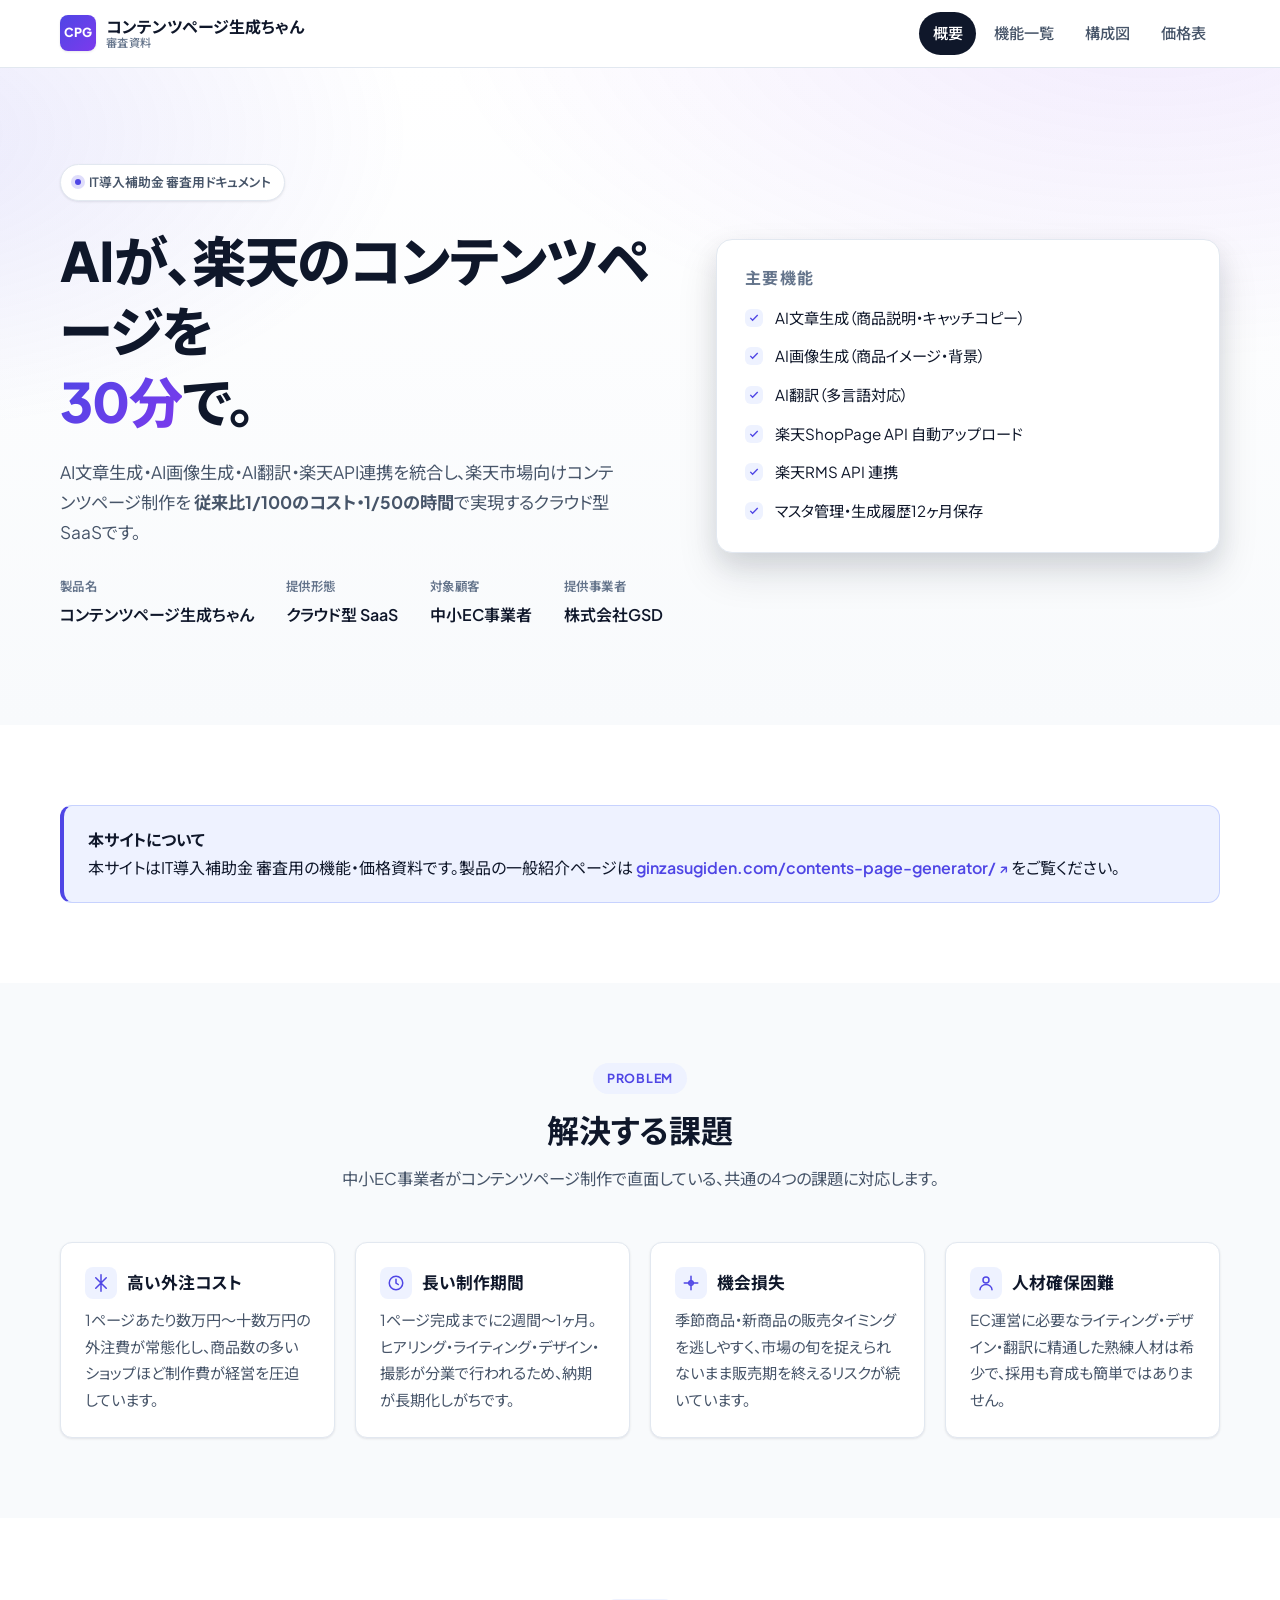
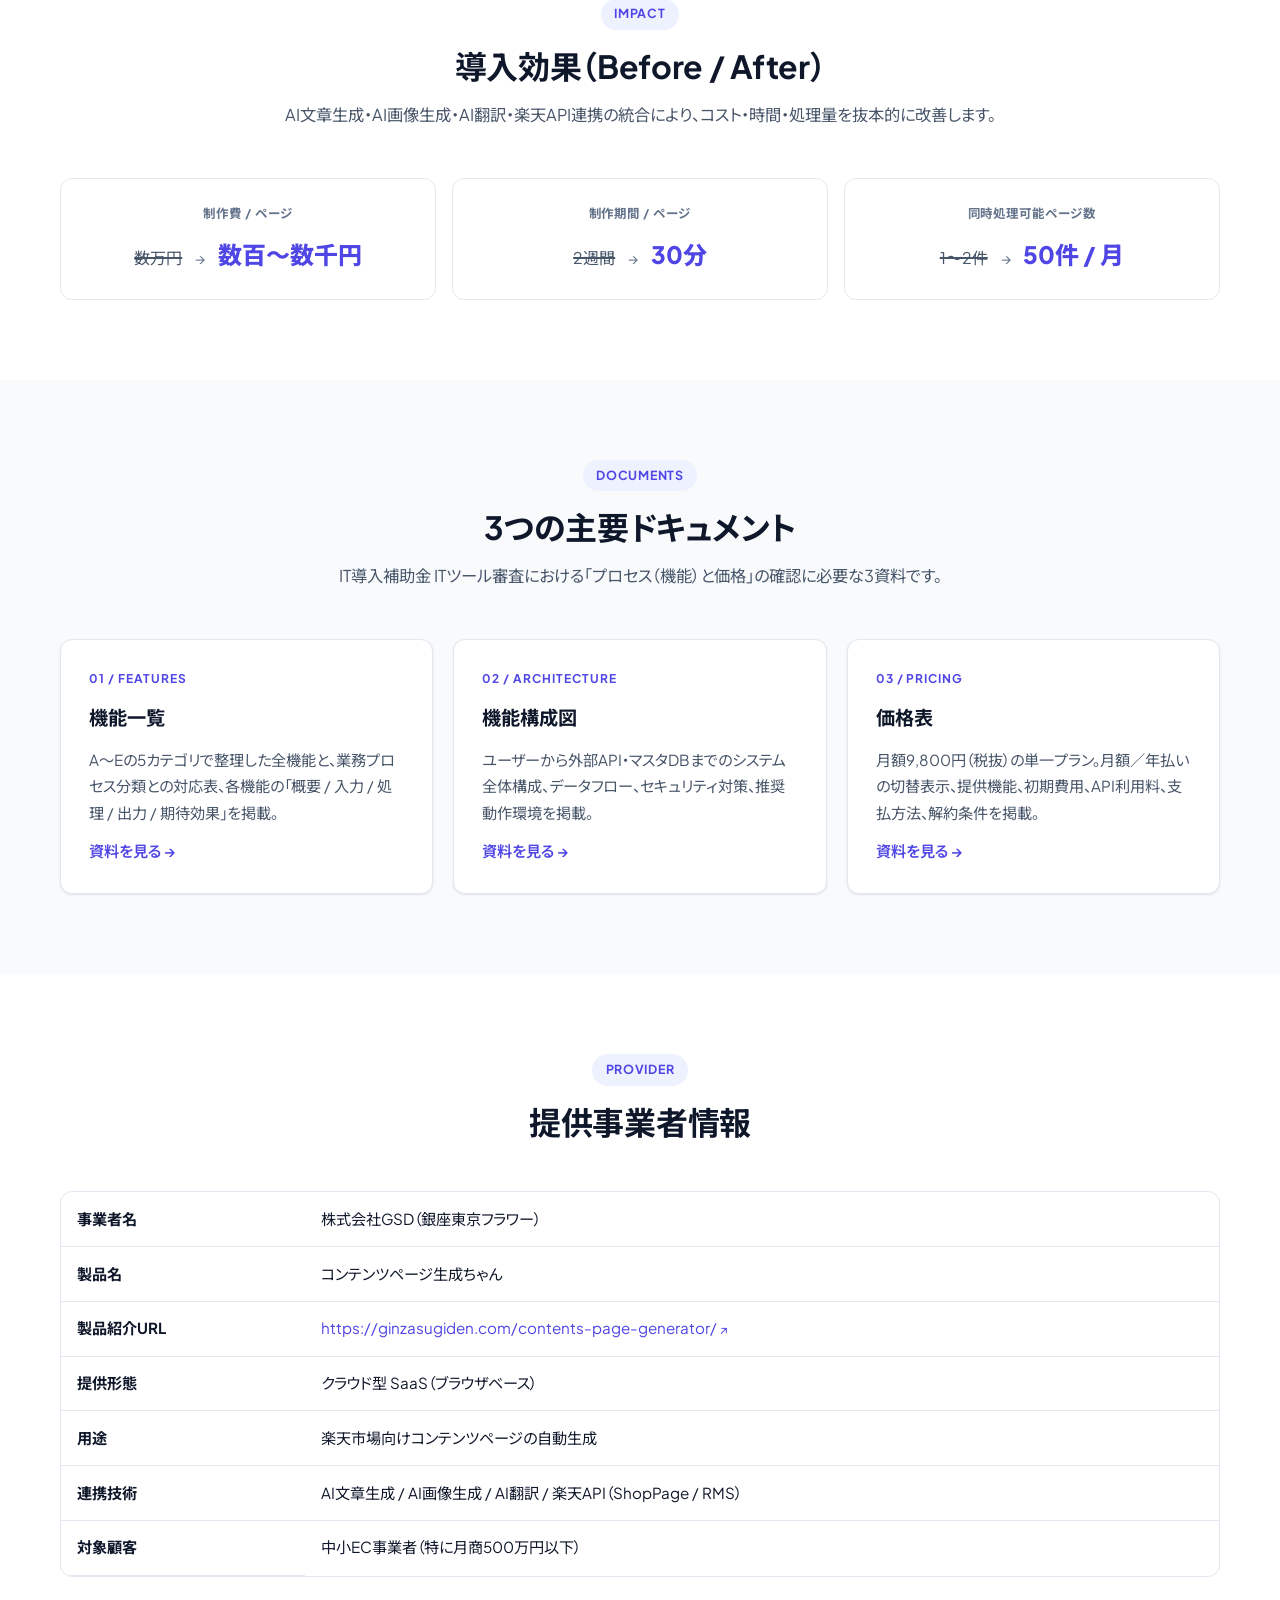
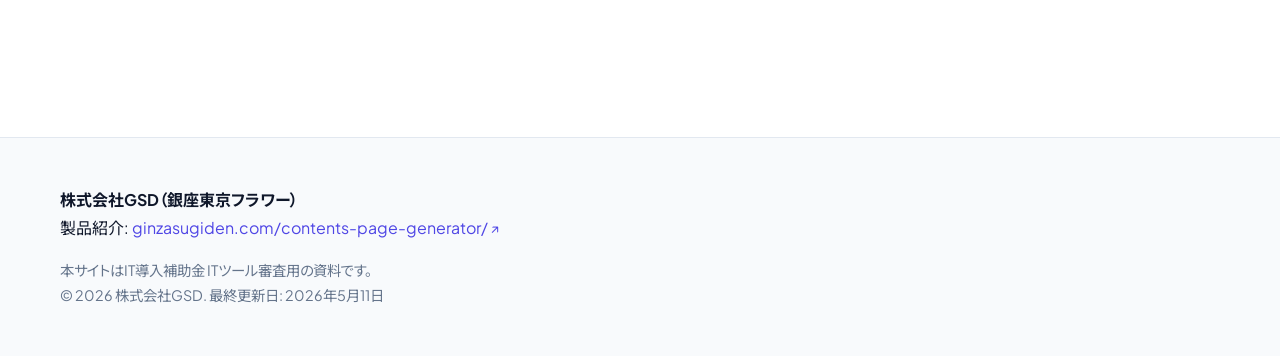
==== index.html @ 06148b29 "Initial commit: 審査用ドキュメントサイト" ====
<!DOCTYPE html>
<html lang="ja">
<head>
<meta charset="UTF-8">
<meta name="viewport" content="width=device-width, initial-scale=1.0">
<meta name="robots" content="noindex">
<meta name="description" content="コンテンツページ生成ちゃん 審査用ドキュメントサイト — 製品概要・機能一覧・機能構成図・価格表をまとめた、IT導入補助金 ITツール審査用の資料サイトです。">
<title>コンテンツページ生成ちゃん｜IT導入補助金 審査用ドキュメント</title>
<link rel="stylesheet" href="./assets/css/style.css">
</head>
<body>

<header class="site-header">
  <div class="container header-inner">
    <a href="./index.html" class="site-logo">
      <span class="logo-mark">CPG</span>
      <span class="logo-text">コンテンツページ生成ちゃん<small>審査資料</small></span>
    </a>
    <nav class="site-nav" aria-label="主要ナビゲーション">
      <a href="./index.html" aria-current="page">概要</a>
      <a href="./features.html">機能一覧</a>
      <a href="./architecture.html">構成図</a>
      <a href="./pricing.html">価格表</a>
    </nav>
  </div>
</header>

<main>

  <!-- ============== HERO ============== -->
  <section class="hero">
    <div class="container hero-inner">
      <div>
        <span class="hero-tag">IT導入補助金 審査用ドキュメント</span>
        <h1 class="hero-title">
          AIが、楽天のコンテンツページを<br>
          <span class="accent">30分</span>で。
        </h1>
        <p class="hero-lead">
          AI文章生成・AI画像生成・AI翻訳・楽天API連携を統合し、楽天市場向けコンテンツページ制作を
          <strong>従来比1/100のコスト・1/50の時間</strong>で実現するクラウド型SaaSです。
        </p>
        <dl class="hero-meta">
          <div>
            <dt>製品名</dt>
            <dd>コンテンツページ生成ちゃん</dd>
          </div>
          <div>
            <dt>提供形態</dt>
            <dd>クラウド型 SaaS</dd>
          </div>
          <div>
            <dt>対象顧客</dt>
            <dd>中小EC事業者</dd>
          </div>
          <div>
            <dt>提供事業者</dt>
            <dd>株式会社GSD</dd>
          </div>
        </dl>
      </div>

      <aside class="hero-card" aria-label="主要機能サマリ">
        <h2>主要機能</h2>
        <ul>
          <li>AI文章生成（商品説明・キャッチコピー）</li>
          <li>AI画像生成（商品イメージ・背景）</li>
          <li>AI翻訳（多言語対応）</li>
          <li>楽天ShopPage API 自動アップロード</li>
          <li>楽天RMS API 連携</li>
          <li>マスタ管理・生成履歴12ヶ月保存</li>
        </ul>
      </aside>
    </div>
  </section>

  <!-- ============== ABOUT THIS SITE ============== -->
  <section class="section">
    <div class="container">
      <div class="notice">
        <strong>本サイトについて</strong><br>
        本サイトはIT導入補助金 審査用の機能・価格資料です。製品の一般紹介ページは
        <a href="https://ginzasugiden.com/contents-page-generator/" target="_blank" rel="noopener" class="ext">ginzasugiden.com/contents-page-generator/</a>
        をご覧ください。
      </div>
    </div>
  </section>

  <!-- ============== 解決する課題 ============== -->
  <section class="section section--alt">
    <div class="container">
      <div class="section-head">
        <span class="section-eyebrow">PROBLEM</span>
        <h2 class="section-title">解決する課題</h2>
        <p class="section-lead">中小EC事業者がコンテンツページ制作で直面している、共通の4つの課題に対応します。</p>
      </div>

      <div class="card-grid">
        <div class="card fade-in">
          <h3 class="card-title">
            <span class="card-icon" aria-hidden="true">
              <svg width="18" height="18" viewBox="0 0 24 24" fill="none"><path d="M12 1v22M5 5l14 14M19 5 5 19" stroke="currentColor" stroke-width="2" stroke-linecap="round"/></svg>
            </span>
            高い外注コスト
          </h3>
          <p>1ページあたり数万円〜十数万円の外注費が常態化し、商品数の多いショップほど制作費が経営を圧迫しています。</p>
        </div>
        <div class="card fade-in">
          <h3 class="card-title">
            <span class="card-icon" aria-hidden="true">
              <svg width="18" height="18" viewBox="0 0 24 24" fill="none"><circle cx="12" cy="12" r="9" stroke="currentColor" stroke-width="2"/><path d="M12 7v5l3 2" stroke="currentColor" stroke-width="2" stroke-linecap="round"/></svg>
            </span>
            長い制作期間
          </h3>
          <p>1ページ完成までに2週間〜1ヶ月。ヒアリング・ライティング・デザイン・撮影が分業で行われるため、納期が長期化しがちです。</p>
        </div>
        <div class="card fade-in">
          <h3 class="card-title">
            <span class="card-icon" aria-hidden="true">
              <svg width="18" height="18" viewBox="0 0 24 24" fill="none"><path d="M3 12h18M12 3v18" stroke="currentColor" stroke-width="2" stroke-linecap="round"/><circle cx="12" cy="12" r="3" stroke="currentColor" stroke-width="2"/></svg>
            </span>
            機会損失
          </h3>
          <p>季節商品・新商品の販売タイミングを逃しやすく、市場の旬を捉えられないまま販売期を終えるリスクが続いています。</p>
        </div>
        <div class="card fade-in">
          <h3 class="card-title">
            <span class="card-icon" aria-hidden="true">
              <svg width="18" height="18" viewBox="0 0 24 24" fill="none"><circle cx="12" cy="8" r="4" stroke="currentColor" stroke-width="2"/><path d="M4 21c0-4 4-7 8-7s8 3 8 7" stroke="currentColor" stroke-width="2" stroke-linecap="round"/></svg>
            </span>
            人材確保困難
          </h3>
          <p>EC運営に必要なライティング・デザイン・翻訳に精通した熟練人材は希少で、採用も育成も簡単ではありません。</p>
        </div>
      </div>
    </div>
  </section>

  <!-- ============== 導入効果 ============== -->
  <section class="section">
    <div class="container">
      <div class="section-head">
        <span class="section-eyebrow">IMPACT</span>
        <h2 class="section-title">導入効果（Before / After）</h2>
        <p class="section-lead">AI文章生成・AI画像生成・AI翻訳・楽天API連携の統合により、コスト・時間・処理量を抜本的に改善します。</p>
      </div>

      <div class="compare">
        <div class="compare-item fade-in">
          <div class="compare-label">制作費 / ページ</div>
          <div class="compare-value">
            <span class="compare-before">数万円</span>
            <span class="compare-arrow">→</span>
            <span class="compare-after">数百〜数千円</span>
          </div>
        </div>
        <div class="compare-item fade-in">
          <div class="compare-label">制作期間 / ページ</div>
          <div class="compare-value">
            <span class="compare-before">2週間</span>
            <span class="compare-arrow">→</span>
            <span class="compare-after">30分</span>
          </div>
        </div>
        <div class="compare-item fade-in">
          <div class="compare-label">同時処理可能ページ数</div>
          <div class="compare-value">
            <span class="compare-before">1〜2件</span>
            <span class="compare-arrow">→</span>
            <span class="compare-after">50件 / 月</span>
          </div>
        </div>
      </div>
    </div>
  </section>

  <!-- ============== ナビゲーション（3つの主要ドキュメント） ============== -->
  <section class="section section--alt">
    <div class="container">
      <div class="section-head">
        <span class="section-eyebrow">DOCUMENTS</span>
        <h2 class="section-title">3つの主要ドキュメント</h2>
        <p class="section-lead">IT導入補助金 ITツール審査における「プロセス（機能）と価格」の確認に必要な3資料です。</p>
      </div>

      <div class="navcard-grid">
        <a href="./features.html" class="navcard fade-in">
          <span class="navcard-step">01 / FEATURES</span>
          <span class="navcard-title">機能一覧</span>
          <p class="navcard-desc">A〜Eの5カテゴリで整理した全機能と、業務プロセス分類との対応表、各機能の「概要 / 入力 / 処理 / 出力 / 期待効果」を掲載。</p>
          <span class="navcard-arrow">資料を見る →</span>
        </a>

        <a href="./architecture.html" class="navcard fade-in">
          <span class="navcard-step">02 / ARCHITECTURE</span>
          <span class="navcard-title">機能構成図</span>
          <p class="navcard-desc">ユーザーから外部API・マスタDBまでのシステム全体構成、データフロー、セキュリティ対策、推奨動作環境を掲載。</p>
          <span class="navcard-arrow">資料を見る →</span>
        </a>

        <a href="./pricing.html" class="navcard fade-in">
          <span class="navcard-step">03 / PRICING</span>
          <span class="navcard-title">価格表</span>
          <p class="navcard-desc">月額9,800円（税抜）の単一プラン。月額／年払いの切替表示、提供機能、初期費用、API利用料、支払方法、解約条件を掲載。</p>
          <span class="navcard-arrow">資料を見る →</span>
        </a>
      </div>
    </div>
  </section>

  <!-- ============== 提供事業者情報 ============== -->
  <section class="section">
    <div class="container">
      <div class="section-head">
        <span class="section-eyebrow">PROVIDER</span>
        <h2 class="section-title">提供事業者情報</h2>
      </div>

      <div class="table-wrap">
        <table class="table">
          <tbody>
            <tr>
              <th scope="row">事業者名</th>
              <td>株式会社GSD（銀座東京フラワー）</td>
            </tr>
            <tr>
              <th scope="row">製品名</th>
              <td>コンテンツページ生成ちゃん</td>
            </tr>
            <tr>
              <th scope="row">製品紹介URL</th>
              <td><a href="https://ginzasugiden.com/contents-page-generator/" target="_blank" rel="noopener" class="ext">https://ginzasugiden.com/contents-page-generator/</a></td>
            </tr>
            <tr>
              <th scope="row">提供形態</th>
              <td>クラウド型 SaaS（ブラウザベース）</td>
            </tr>
            <tr>
              <th scope="row">用途</th>
              <td>楽天市場向けコンテンツページの自動生成</td>
            </tr>
            <tr>
              <th scope="row">連携技術</th>
              <td>AI文章生成 / AI画像生成 / AI翻訳 / 楽天API（ShopPage / RMS）</td>
            </tr>
            <tr>
              <th scope="row">対象顧客</th>
              <td>中小EC事業者（特に月商500万円以下）</td>
            </tr>
          </tbody>
        </table>
      </div>
    </div>
  </section>

</main>

<footer class="site-footer">
  <div class="container">
    <p class="footer-company">
      <strong>株式会社GSD（銀座東京フラワー）</strong><br>
      製品紹介: <a href="https://ginzasugiden.com/contents-page-generator/" target="_blank" rel="noopener" class="ext">ginzasugiden.com/contents-page-generator/</a>
    </p>
    <p class="footer-meta">
      本サイトはIT導入補助金 ITツール審査用の資料です。<br>
      © 2026 株式会社GSD. 最終更新日: <time datetime="2026-05-11">2026年5月11日</time>
    </p>
  </div>
</footer>

<script src="./assets/js/main.js" defer></script>
</body>
</html>
---- assets/css/style.css ----
@import url('https://fonts.googleapis.com/css2?family=Noto+Sans+JP:wght@400;500;700&family=Plus+Jakarta+Sans:wght@400;500;600;700;800&display=swap');

:root {
  /* Primary */
  --color-primary: #0F172A;
  --color-primary-light: #1E293B;

  /* Accent */
  --color-accent: #4F46E5;
  --color-accent-hover: #4338CA;
  --color-accent-light: #EEF2FF;

  /* Semantic */
  --color-success: #10B981;
  --color-warning: #F59E0B;

  /* Neutral */
  --color-bg: #FFFFFF;
  --color-bg-subtle: #F8FAFC;
  --color-bg-muted: #F1F5F9;
  --color-border: #E2E8F0;
  --color-border-strong: #CBD5E1;
  --color-text: #0F172A;
  --color-text-muted: #475569;
  --color-text-subtle: #64748B;

  /* Highlight */
  --color-highlight-bg: linear-gradient(135deg, #4F46E5 0%, #7C3AED 100%);

  /* Shape */
  --radius-sm: 8px;
  --radius-md: 12px;
  --radius-lg: 16px;
  --shadow-sm: 0 1px 2px rgba(15, 23, 42, 0.04), 0 1px 3px rgba(15, 23, 42, 0.06);
  --shadow-md: 0 4px 6px rgba(15, 23, 42, 0.05), 0 10px 15px rgba(15, 23, 42, 0.08);
  --shadow-lg: 0 10px 25px rgba(15, 23, 42, 0.08), 0 20px 40px rgba(15, 23, 42, 0.12);
  --shadow-accent: 0 8px 20px rgba(79, 70, 229, 0.25);
}

/* Reset */
*, *::before, *::after { box-sizing: border-box; }
* { margin: 0; }
html { scroll-behavior: smooth; }
body {
  font-family: 'Plus Jakarta Sans', 'Noto Sans JP', -apple-system, BlinkMacSystemFont, sans-serif;
  font-feature-settings: "palt";
  line-height: 1.75;
  color: var(--color-text);
  background: var(--color-bg);
  -webkit-font-smoothing: antialiased;
  -moz-osx-font-smoothing: grayscale;
}
img, svg, video { display: block; max-width: 100%; }

a { color: var(--color-accent); text-decoration: none; }
a:hover { color: var(--color-accent-hover); text-decoration: underline; }

button { font: inherit; cursor: pointer; }

/* Headings */
h1, h2, h3, h4 { line-height: 1.3; color: var(--color-primary); }
h1 { font-size: clamp(2rem, 4vw, 3rem); font-weight: 800; letter-spacing: -0.02em; }
h2 { font-size: clamp(1.5rem, 3vw, 2rem); font-weight: 700; letter-spacing: -0.01em; }
h3 { font-size: 1.25rem; font-weight: 700; }
h4 { font-size: 1.05rem; font-weight: 700; }

p { color: var(--color-text-muted); }

/* Container */
.container {
  width: 100%;
  max-width: 1200px;
  margin-inline: auto;
  padding-inline: 1.25rem;
}

/* Focus ring */
:focus-visible {
  outline: 3px solid var(--color-accent);
  outline-offset: 2px;
  border-radius: 4px;
}

/* ===== Header ===== */
.site-header {
  position: sticky;
  top: 0;
  z-index: 50;
  background: rgba(255, 255, 255, 0.92);
  backdrop-filter: saturate(180%) blur(12px);
  -webkit-backdrop-filter: saturate(180%) blur(12px);
  border-bottom: 1px solid var(--color-border);
}
.header-inner {
  display: flex;
  align-items: center;
  justify-content: space-between;
  gap: 1.5rem;
  min-height: 64px;
  padding-block: 0.75rem;
}
.site-logo {
  display: inline-flex;
  align-items: center;
  gap: 0.625rem;
  color: var(--color-primary);
  font-weight: 700;
  text-decoration: none;
}
.site-logo:hover { text-decoration: none; color: var(--color-primary); }
.logo-mark {
  display: inline-flex;
  align-items: center;
  justify-content: center;
  width: 36px;
  height: 36px;
  background: var(--color-highlight-bg);
  color: #fff;
  border-radius: 8px;
  font-weight: 800;
  font-size: 0.78rem;
  letter-spacing: 0.02em;
  box-shadow: var(--shadow-sm);
}
.logo-text {
  display: inline-flex;
  flex-direction: column;
  line-height: 1.15;
}
.logo-text small {
  font-size: 0.7rem;
  font-weight: 500;
  color: var(--color-text-subtle);
  letter-spacing: 0.04em;
}

.site-nav {
  display: flex;
  align-items: center;
  gap: 0.25rem;
  flex-wrap: wrap;
}
.site-nav a {
  display: inline-block;
  padding: 0.5rem 0.85rem;
  border-radius: 999px;
  color: var(--color-text-muted);
  font-size: 0.95rem;
  font-weight: 500;
  text-decoration: none;
  transition: background 0.18s ease, color 0.18s ease;
}
.site-nav a:hover {
  background: var(--color-accent-light);
  color: var(--color-accent);
  text-decoration: none;
}
.site-nav a[aria-current="page"] {
  background: var(--color-primary);
  color: #fff;
}
.site-nav a[aria-current="page"]:hover {
  background: var(--color-primary);
  color: #fff;
}

/* ===== Footer ===== */
.site-footer {
  margin-top: 5rem;
  padding-block: 3rem;
  background: var(--color-bg-subtle);
  border-top: 1px solid var(--color-border);
}
.footer-company { color: var(--color-text); margin-bottom: 1rem; }
.footer-meta { color: var(--color-text-subtle); font-size: 0.9rem; }

/* ===== Section ===== */
.section {
  padding-block: 5rem;
}
.section--alt {
  background: var(--color-bg-subtle);
}
.section-head {
  text-align: center;
  margin-bottom: 3rem;
}
.section-eyebrow {
  display: inline-block;
  padding: 0.3rem 0.85rem;
  background: var(--color-accent-light);
  color: var(--color-accent);
  border-radius: 999px;
  font-size: 0.78rem;
  font-weight: 700;
  letter-spacing: 0.06em;
  margin-bottom: 1rem;
}
.section-title { margin-bottom: 0.85rem; }
.section-lead {
  max-width: 720px;
  margin-inline: auto;
  color: var(--color-text-muted);
  font-size: 1.02rem;
}

/* ===== Hero ===== */
.hero {
  position: relative;
  padding-block: 6rem;
  background:
    radial-gradient(1200px 600px at 90% -10%, rgba(124, 58, 237, 0.10), transparent 60%),
    radial-gradient(900px 500px at -10% 10%, rgba(79, 70, 229, 0.12), transparent 60%),
    linear-gradient(180deg, #FFFFFF 0%, #F8FAFC 100%);
  overflow: hidden;
}
.hero-inner {
  display: grid;
  gap: 2.5rem;
  align-items: center;
}
@media (min-width: 880px) {
  .hero-inner { grid-template-columns: 1.1fr 0.9fr; }
}
.hero-tag {
  display: inline-flex;
  align-items: center;
  gap: 0.5rem;
  padding: 0.4rem 0.85rem;
  background: #fff;
  border: 1px solid var(--color-border);
  border-radius: 999px;
  font-size: 0.8rem;
  font-weight: 600;
  color: var(--color-text-muted);
  margin-bottom: 1.5rem;
  box-shadow: var(--shadow-sm);
}
.hero-tag::before {
  content: "";
  width: 6px; height: 6px;
  border-radius: 50%;
  background: var(--color-accent);
  box-shadow: 0 0 0 4px rgba(79, 70, 229, 0.18);
}
.hero-title {
  font-size: clamp(2.2rem, 4.5vw, 3.4rem);
  font-weight: 800;
  letter-spacing: -0.02em;
  margin-bottom: 1.25rem;
}
.hero-title .accent {
  background: var(--color-highlight-bg);
  background-clip: text;
  -webkit-background-clip: text;
  color: transparent;
}
.hero-lead {
  font-size: 1.08rem;
  color: var(--color-text-muted);
  margin-bottom: 1.75rem;
  max-width: 560px;
}
.hero-meta {
  display: flex;
  flex-wrap: wrap;
  gap: 1.25rem 2rem;
  margin-top: 1.5rem;
}
.hero-meta dt {
  font-size: 0.78rem;
  color: var(--color-text-subtle);
  font-weight: 600;
  letter-spacing: 0.04em;
  margin-bottom: 0.2rem;
}
.hero-meta dd { font-weight: 600; color: var(--color-primary); margin: 0; }

.hero-card {
  background: #fff;
  border: 1px solid var(--color-border);
  border-radius: var(--radius-lg);
  padding: 1.75rem;
  box-shadow: var(--shadow-lg);
}
.hero-card h2 {
  font-size: 1rem;
  text-transform: uppercase;
  letter-spacing: 0.08em;
  color: var(--color-text-subtle);
  margin-bottom: 1rem;
}
.hero-card ul { list-style: none; padding: 0; display: grid; gap: 0.75rem; }
.hero-card li {
  display: flex;
  align-items: flex-start;
  gap: 0.75rem;
  color: var(--color-text);
  font-size: 0.95rem;
}
.hero-card li::before {
  content: "";
  flex: none;
  width: 18px; height: 18px;
  margin-top: 0.25rem;
  border-radius: 6px;
  background: var(--color-accent-light) url("data:image/svg+xml;utf8,<svg xmlns='http://www.w3.org/2000/svg' viewBox='0 0 16 16'><path fill='%234F46E5' d='M6.4 11.6 3.2 8.4l1.1-1.1 2.1 2.1 5.3-5.3 1.1 1.1z'/></svg>") center/14px no-repeat;
}

/* Notice */
.notice {
  background: var(--color-accent-light);
  border: 1px solid #C7D2FE;
  border-left: 4px solid var(--color-accent);
  border-radius: var(--radius-md);
  padding: 1.25rem 1.5rem;
  color: var(--color-primary);
}
.notice a { font-weight: 600; }

/* ===== Cards / Grids ===== */
.card-grid {
  display: grid;
  gap: 1.25rem;
  grid-template-columns: repeat(auto-fit, minmax(240px, 1fr));
}
.card {
  background: #fff;
  border: 1px solid var(--color-border);
  border-radius: var(--radius-md);
  padding: 1.5rem;
  box-shadow: var(--shadow-sm);
  transition: transform 0.2s ease, box-shadow 0.2s ease, border-color 0.2s ease;
}
.card:hover {
  transform: translateY(-2px);
  box-shadow: var(--shadow-md);
  border-color: var(--color-border-strong);
}
.card-title {
  display: flex;
  align-items: center;
  gap: 0.65rem;
  margin-bottom: 0.5rem;
  color: var(--color-primary);
  font-size: 1.05rem;
}
.card-icon {
  flex: none;
  width: 32px; height: 32px;
  display: inline-flex;
  align-items: center;
  justify-content: center;
  background: var(--color-accent-light);
  color: var(--color-accent);
  border-radius: 8px;
}
.card p { font-size: 0.95rem; }

/* Nav cards (linked) */
.navcard-grid {
  display: grid;
  gap: 1.25rem;
  grid-template-columns: repeat(auto-fit, minmax(280px, 1fr));
}
.navcard {
  display: flex;
  flex-direction: column;
  gap: 0.75rem;
  background: #fff;
  border: 1px solid var(--color-border);
  border-radius: var(--radius-md);
  padding: 1.75rem;
  color: var(--color-text);
  text-decoration: none;
  box-shadow: var(--shadow-sm);
  transition: transform 0.2s ease, box-shadow 0.2s ease, border-color 0.2s ease;
}
.navcard:hover {
  transform: translateY(-3px);
  box-shadow: var(--shadow-md);
  border-color: var(--color-accent);
  text-decoration: none;
  color: var(--color-text);
}
.navcard-step {
  font-size: 0.75rem;
  font-weight: 700;
  letter-spacing: 0.08em;
  color: var(--color-accent);
}
.navcard-title {
  font-size: 1.2rem;
  font-weight: 700;
  color: var(--color-primary);
}
.navcard-desc { font-size: 0.95rem; }
.navcard-arrow {
  margin-top: auto;
  display: inline-flex;
  align-items: center;
  gap: 0.4rem;
  color: var(--color-accent);
  font-weight: 600;
  font-size: 0.95rem;
}

/* Before / After */
.compare {
  display: grid;
  gap: 1rem;
  grid-template-columns: repeat(auto-fit, minmax(240px, 1fr));
}
.compare-item {
  background: #fff;
  border: 1px solid var(--color-border);
  border-radius: var(--radius-md);
  padding: 1.5rem;
  text-align: center;
}
.compare-label {
  font-size: 0.78rem;
  letter-spacing: 0.08em;
  font-weight: 700;
  color: var(--color-text-subtle);
}
.compare-value {
  margin-top: 0.5rem;
  display: flex;
  align-items: baseline;
  justify-content: center;
  gap: 0.8rem;
  flex-wrap: wrap;
}
.compare-before {
  color: var(--color-text-muted);
  text-decoration: line-through;
  text-decoration-thickness: 1.5px;
  font-size: 1rem;
}
.compare-arrow {
  color: var(--color-text-subtle);
  font-size: 0.9rem;
}
.compare-after {
  font-size: 1.5rem;
  font-weight: 800;
  color: var(--color-accent);
}

/* ===== Tables ===== */
.table-wrap { overflow-x: auto; }
.table {
  width: 100%;
  border-collapse: separate;
  border-spacing: 0;
  background: #fff;
  border: 1px solid var(--color-border);
  border-radius: var(--radius-md);
  overflow: hidden;
  font-size: 0.95rem;
}
.table th, .table td {
  padding: 0.85rem 1rem;
  text-align: left;
  border-bottom: 1px solid var(--color-border);
  vertical-align: top;
}
.table thead th {
  background: var(--color-bg-subtle);
  font-weight: 700;
  color: var(--color-primary);
  font-size: 0.88rem;
  letter-spacing: 0.02em;
}
.table tbody tr:last-child td { border-bottom: none; }
.table tbody tr:hover td { background: var(--color-bg-subtle); }
.table .col-yes { color: var(--color-success); font-weight: 700; }
.table .col-num { white-space: nowrap; font-variant-numeric: tabular-nums; }

/* Category title in features table */
.cat-title {
  margin: 2rem 0 0.75rem;
  padding-left: 0.75rem;
  border-left: 4px solid var(--color-accent);
  color: var(--color-primary);
}
.cat-title:first-of-type { margin-top: 0; }

/* Feature detail card */
.feature-detail {
  background: #fff;
  border: 1px solid var(--color-border);
  border-radius: var(--radius-md);
  padding: 1.5rem;
  margin-bottom: 1rem;
  box-shadow: var(--shadow-sm);
}
.feature-detail h4 {
  display: flex;
  align-items: center;
  gap: 0.6rem;
  margin-bottom: 1rem;
  color: var(--color-primary);
}
.feature-detail h4 .id-badge {
  display: inline-flex;
  align-items: center;
  justify-content: center;
  min-width: 38px;
  padding: 0.1rem 0.5rem;
  background: var(--color-accent-light);
  color: var(--color-accent);
  border-radius: 6px;
  font-size: 0.78rem;
  font-weight: 700;
  letter-spacing: 0.02em;
}
.feature-detail dl {
  display: grid;
  grid-template-columns: 6.5rem 1fr;
  gap: 0.55rem 1rem;
  margin: 0;
  font-size: 0.95rem;
}
.feature-detail dt {
  color: var(--color-text-subtle);
  font-weight: 600;
  font-size: 0.85rem;
}
.feature-detail dd { margin: 0; color: var(--color-text); }
@media (max-width: 600px) {
  .feature-detail dl { grid-template-columns: 1fr; gap: 0.2rem; }
  .feature-detail dd { margin-bottom: 0.5rem; }
}

/* Process mapping list */
.process-map {
  display: grid;
  gap: 0.75rem;
}
.process-row {
  display: grid;
  grid-template-columns: minmax(180px, 1fr) 2fr;
  gap: 1rem;
  align-items: center;
  background: #fff;
  border: 1px solid var(--color-border);
  border-radius: var(--radius-md);
  padding: 0.85rem 1.25rem;
}
.process-row .lbl {
  font-weight: 700;
  color: var(--color-primary);
}
.process-row .ids {
  display: flex;
  flex-wrap: wrap;
  gap: 0.4rem;
}
.process-row .ids span {
  display: inline-block;
  padding: 0.15rem 0.55rem;
  background: var(--color-accent-light);
  color: var(--color-accent);
  border-radius: 6px;
  font-size: 0.8rem;
  font-weight: 700;
}
@media (max-width: 600px) {
  .process-row { grid-template-columns: 1fr; }
}

/* ===== Architecture (SVG block) ===== */
.arch-figure {
  background: #fff;
  border: 1px solid var(--color-border);
  border-radius: var(--radius-md);
  padding: 1rem;
  box-shadow: var(--shadow-sm);
}
.arch-figure svg {
  width: 100%;
  height: auto;
}
.arch-legend {
  display: flex;
  flex-wrap: wrap;
  gap: 1rem 1.5rem;
  margin-top: 1rem;
  padding-top: 1rem;
  border-top: 1px dashed var(--color-border);
}
.arch-legend span {
  display: inline-flex;
  align-items: center;
  gap: 0.4rem;
  font-size: 0.85rem;
  color: var(--color-text-muted);
}
.arch-legend i {
  display: inline-block;
  width: 14px; height: 14px;
  border-radius: 4px;
}

.flow-list {
  list-style: none;
  padding: 0;
  display: grid;
  gap: 0.5rem;
  counter-reset: flow;
}
.flow-list li {
  display: grid;
  grid-template-columns: 2rem 1fr;
  align-items: start;
  gap: 0.5rem;
  padding: 0.75rem 1rem;
  background: #fff;
  border: 1px solid var(--color-border);
  border-radius: var(--radius-md);
}
.flow-list li::before {
  counter-increment: flow;
  content: counter(flow);
  display: inline-flex;
  align-items: center;
  justify-content: center;
  width: 1.8rem; height: 1.8rem;
  background: var(--color-accent);
  color: #fff;
  border-radius: 50%;
  font-weight: 700;
  font-size: 0.85rem;
}

/* ===== Pricing ===== */
.pricing-toggle {
  display: inline-flex;
  padding: 4px;
  background: var(--color-bg-muted);
  border-radius: 999px;
  margin: 0 auto 2rem;
  border: 1px solid var(--color-border);
}
.pricing-toggle-wrap { display: flex; justify-content: center; }
.pricing-toggle__btn {
  padding: 0.55rem 1.5rem;
  background: transparent;
  color: var(--color-text-muted);
  border: none;
  border-radius: 999px;
  font-weight: 600;
  font-size: 0.95rem;
  transition: background 0.2s ease, color 0.2s ease, box-shadow 0.2s ease;
}
.pricing-toggle__btn.is-active {
  background: #fff;
  color: var(--color-primary);
  box-shadow: var(--shadow-sm);
}
.pricing-toggle__btn:focus-visible {
  outline-offset: 4px;
}

.pricing-card {
  position: relative;
  max-width: 560px;
  margin-inline: auto;
  background: #fff;
  border: 1px solid var(--color-border);
  border-radius: var(--radius-lg);
  padding: 2.5rem 2rem;
  box-shadow: var(--shadow-lg);
  text-align: center;
  overflow: hidden;
}
.pricing-card::before {
  content: "";
  position: absolute;
  inset: 0 0 auto 0;
  height: 6px;
  background: var(--color-highlight-bg);
}
.pricing-badge {
  display: inline-block;
  padding: 0.3rem 0.85rem;
  background: var(--color-accent-light);
  color: var(--color-accent);
  border-radius: 999px;
  font-size: 0.78rem;
  font-weight: 700;
  letter-spacing: 0.06em;
  margin-bottom: 1rem;
}
.pricing-plan-name {
  font-size: 1.1rem;
  font-weight: 700;
  color: var(--color-primary);
  margin-bottom: 1.25rem;
}
.pricing-card__price {
  margin-bottom: 1.75rem;
}
.price-amount {
  font-size: clamp(2.8rem, 6vw, 3.8rem);
  font-weight: 800;
  letter-spacing: -0.03em;
  color: var(--color-primary);
  font-feature-settings: "tnum";
}
.price-prefix {
  font-size: 1.5rem;
  font-weight: 700;
  color: var(--color-primary);
  vertical-align: 0.45em;
  margin-right: 0.05em;
}
.price-unit {
  font-size: 1rem;
  font-weight: 600;
  color: var(--color-text-muted);
  margin-left: 0.25rem;
}
.price-tax-inclusive {
  margin-top: 0.5rem;
  color: var(--color-text-subtle);
  font-size: 0.9rem;
}
.price-note {
  margin-top: 0.35rem;
  color: var(--color-text-subtle);
  font-size: 0.85rem;
}
.pricing-feature-list {
  list-style: none;
  padding: 0;
  margin: 0 auto;
  max-width: 380px;
  text-align: left;
  display: grid;
  gap: 0.6rem;
}
.pricing-feature-list li {
  display: flex;
  align-items: flex-start;
  gap: 0.65rem;
  font-size: 0.95rem;
  color: var(--color-text);
}
.pricing-feature-list li::before {
  content: "";
  flex: none;
  width: 18px; height: 18px;
  margin-top: 0.3rem;
  border-radius: 50%;
  background: var(--color-accent) url("data:image/svg+xml;utf8,<svg xmlns='http://www.w3.org/2000/svg' viewBox='0 0 16 16'><path fill='white' d='M6.4 11.6 3.2 8.4l1.1-1.1 2.1 2.1 5.3-5.3 1.1 1.1z'/></svg>") center/12px no-repeat;
}
.pricing-target {
  margin-top: 1.75rem;
  padding-top: 1.25rem;
  border-top: 1px dashed var(--color-border);
  color: var(--color-text-muted);
  font-size: 0.92rem;
}

/* Info row (initial fee / API fee / payment / cancel) */
.info-grid {
  display: grid;
  gap: 1rem;
  grid-template-columns: repeat(auto-fit, minmax(240px, 1fr));
}
.info-card {
  background: #fff;
  border: 1px solid var(--color-border);
  border-radius: var(--radius-md);
  padding: 1.5rem;
}
.info-card h4 {
  display: flex;
  align-items: center;
  gap: 0.5rem;
  margin-bottom: 0.5rem;
  color: var(--color-primary);
}
.info-card p { font-size: 0.93rem; color: var(--color-text-muted); }

/* External link icon */
.ext::after {
  content: "\2197";
  display: inline-block;
  margin-left: 0.2em;
  font-size: 0.85em;
  vertical-align: 0.05em;
}

/* Fade-in (controlled by JS) */
.fade-in {
  opacity: 0;
  transform: translateY(8px);
  transition: opacity 0.6s ease, transform 0.6s ease;
}
.fade-in.is-visible {
  opacity: 1;
  transform: none;
}

/* ===== Responsive (mobile) ===== */
@media (max-width: 720px) {
  .header-inner {
    flex-wrap: wrap;
    gap: 0.5rem;
  }
  .site-nav { width: 100%; }
  .site-nav a { padding: 0.45rem 0.7rem; font-size: 0.9rem; }
  .section { padding-block: 3.5rem; }
  .hero { padding-block: 4rem; }
  .pricing-card { padding: 2rem 1.25rem; }
  .logo-text small { display: none; }
}

@media (max-width: 420px) {
  .logo-text { font-size: 0.92rem; }
  .site-nav { gap: 0.1rem; }
  .site-nav a { padding: 0.4rem 0.55rem; font-size: 0.85rem; }
}

/* ===== Print ===== */
@media print {
  :root {
    --color-bg: #fff;
    --color-bg-subtle: #fff;
    --color-bg-muted: #fff;
    --color-accent: #000;
    --color-accent-hover: #000;
    --color-accent-light: #f4f4f4;
    --color-text: #000;
    --color-text-muted: #222;
    --color-text-subtle: #444;
    --color-border: #999;
    --color-primary: #000;
    --color-highlight-bg: #000;
  }
  body { background: #fff; color: #000; line-height: 1.55; }
  .site-header, .site-nav, .pricing-toggle-wrap { display: none !important; }
  a { color: #000; text-decoration: underline; }
  .section { padding-block: 1.5rem; page-break-inside: avoid; }
  .hero { padding-block: 1.5rem; background: #fff; }
  .card, .navcard, .pricing-card, .feature-detail, .info-card, .table, .arch-figure {
    box-shadow: none !important;
    border-color: #999 !important;
    page-break-inside: avoid;
  }
  .pricing-card::before { background: #000; }
  .navcard-arrow { display: none; }
  [data-cycle-content="yearly"][hidden] { display: block !important; }
  [data-cycle-content="yearly"][hidden]::before {
    content: "（年払い表示）";
    display: block;
    font-size: 0.8rem;
    color: #444;
    margin-top: 1rem;
    border-top: 1px dashed #999;
    padding-top: 0.5rem;
  }
  .price-amount { color: #000; }
  .fade-in { opacity: 1 !important; transform: none !important; }
}
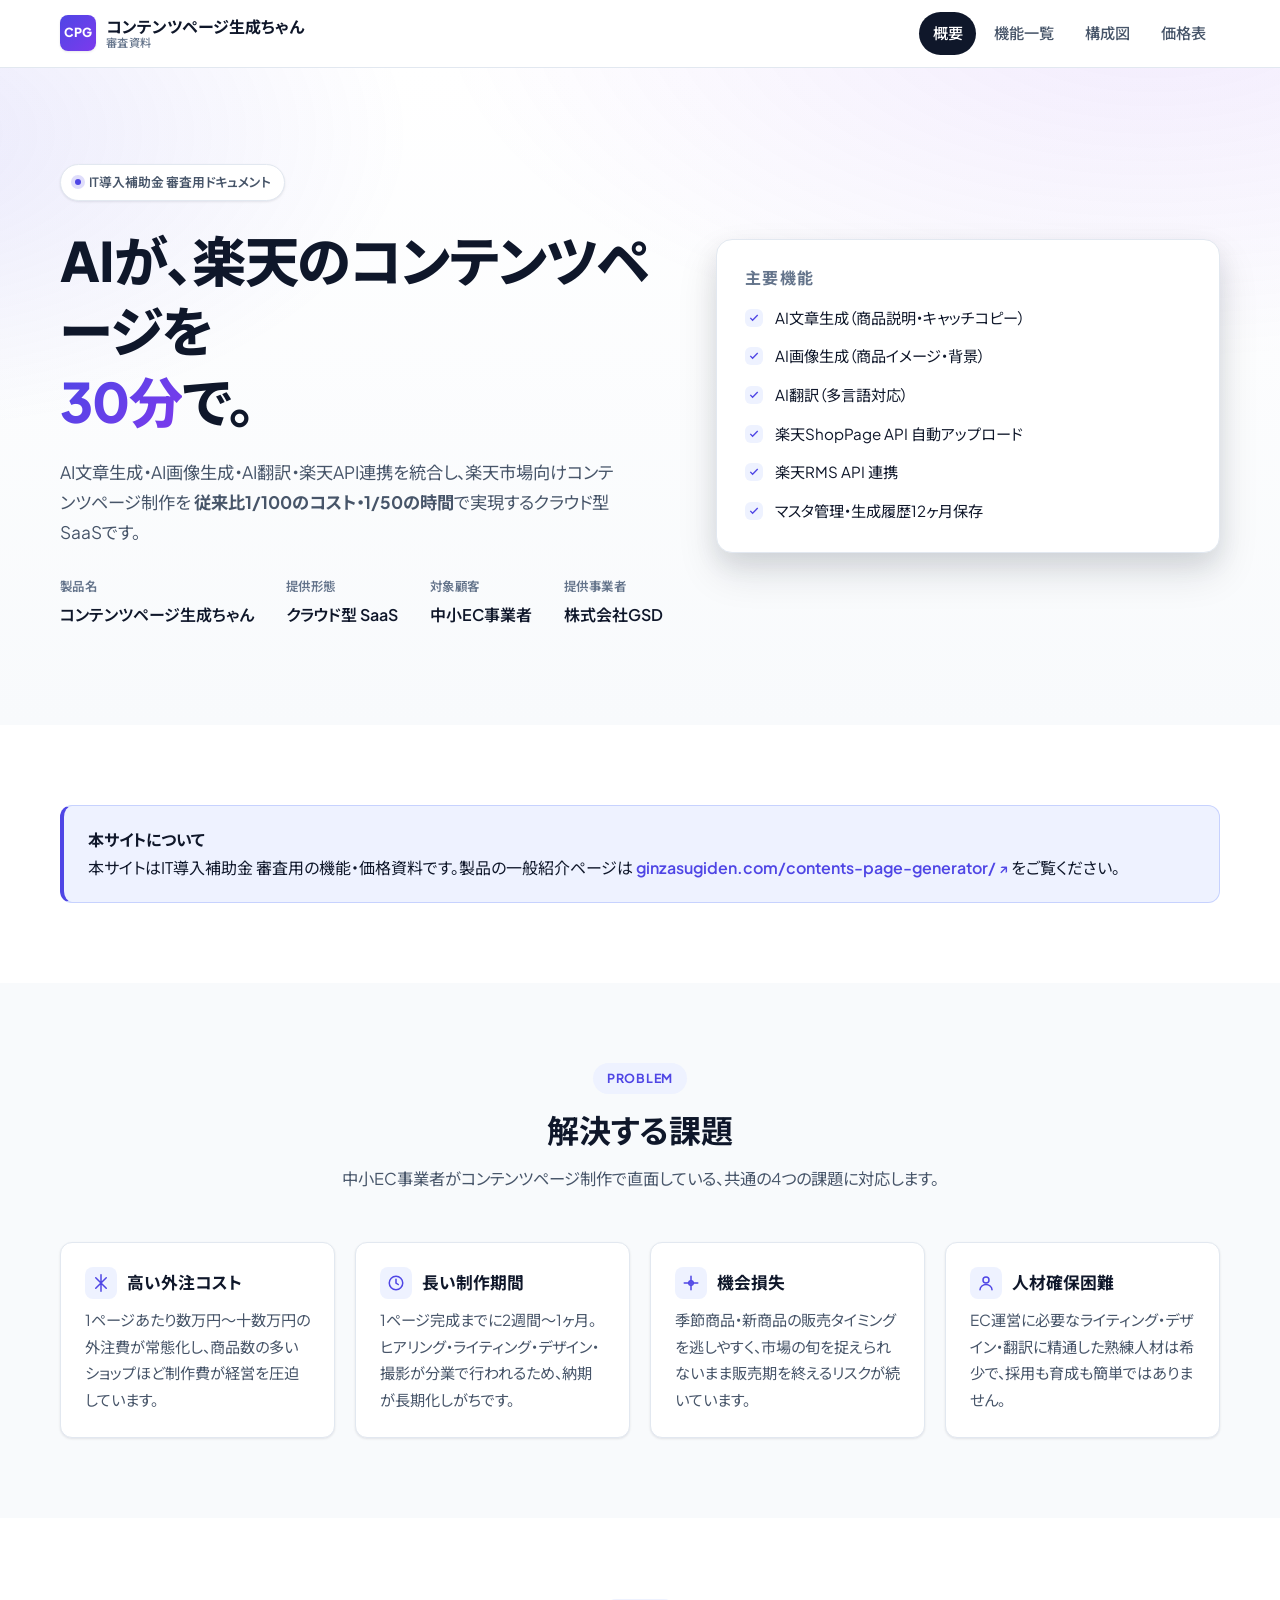
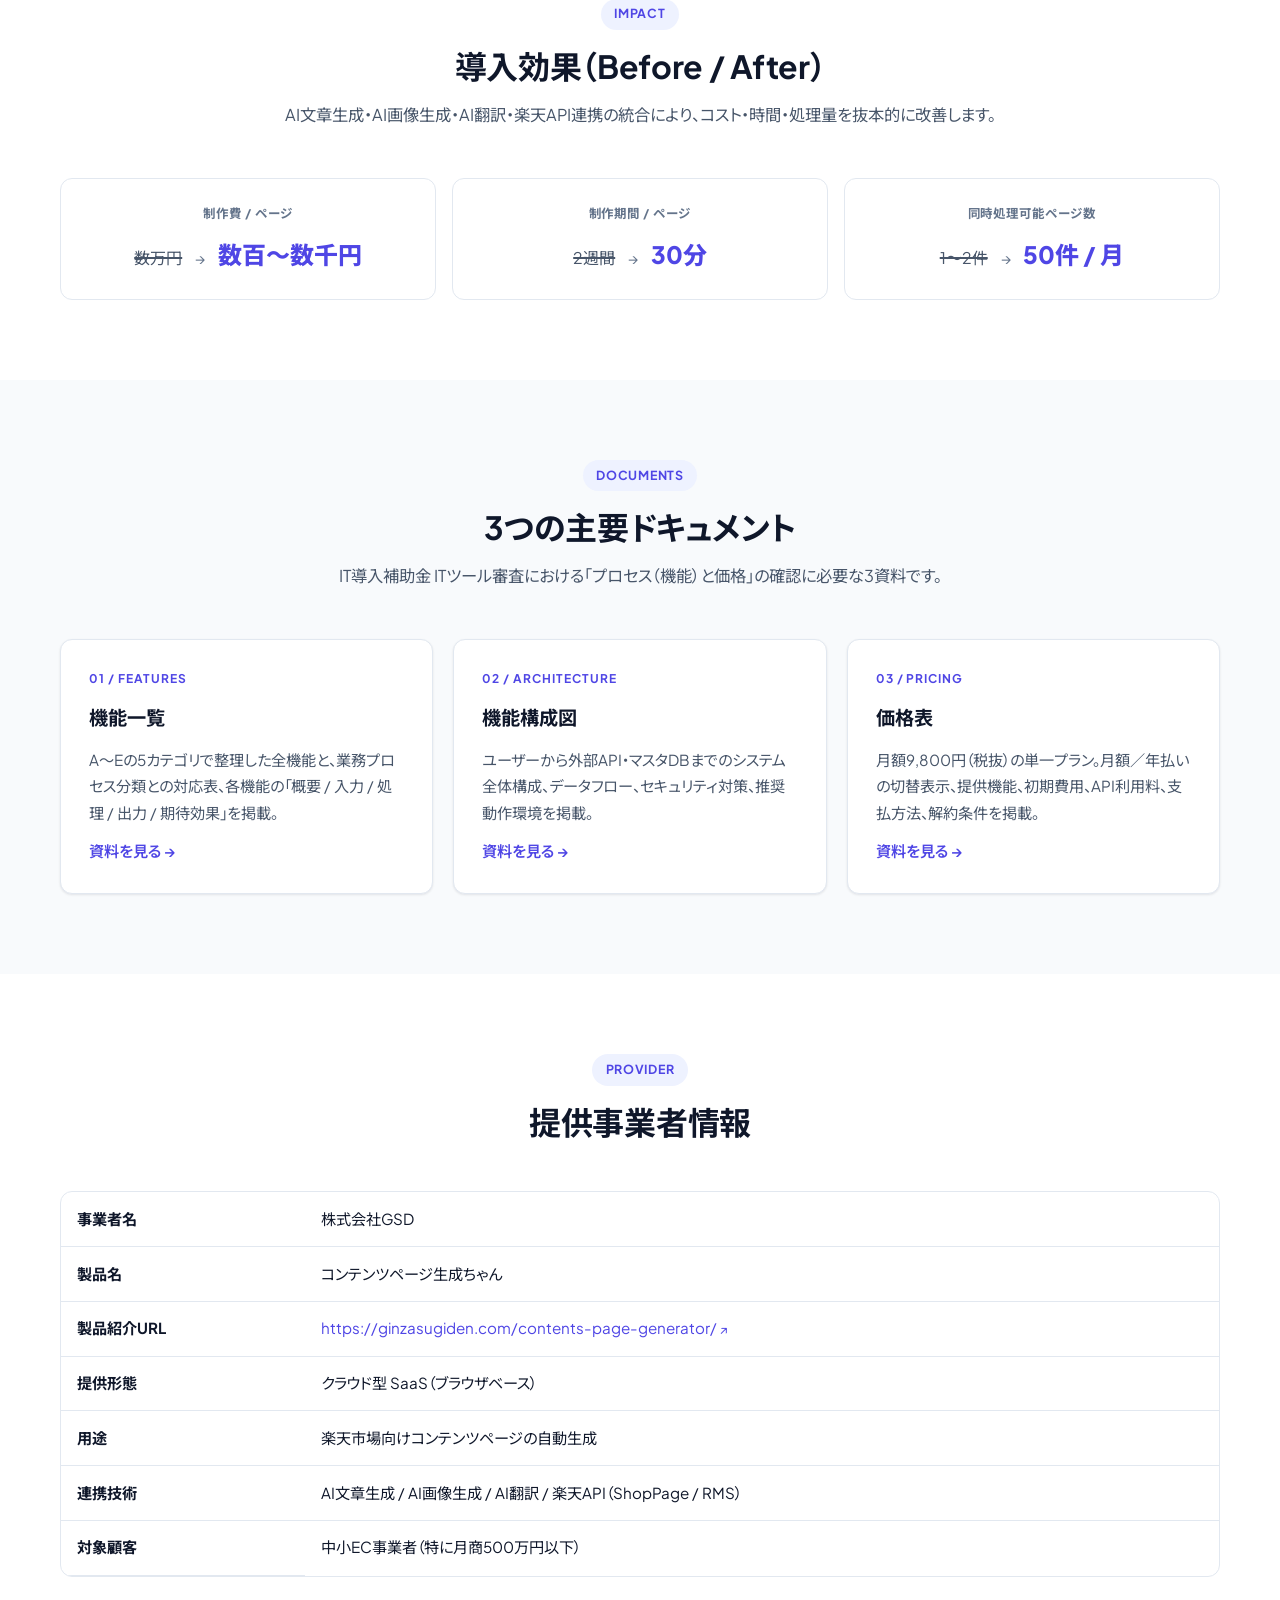
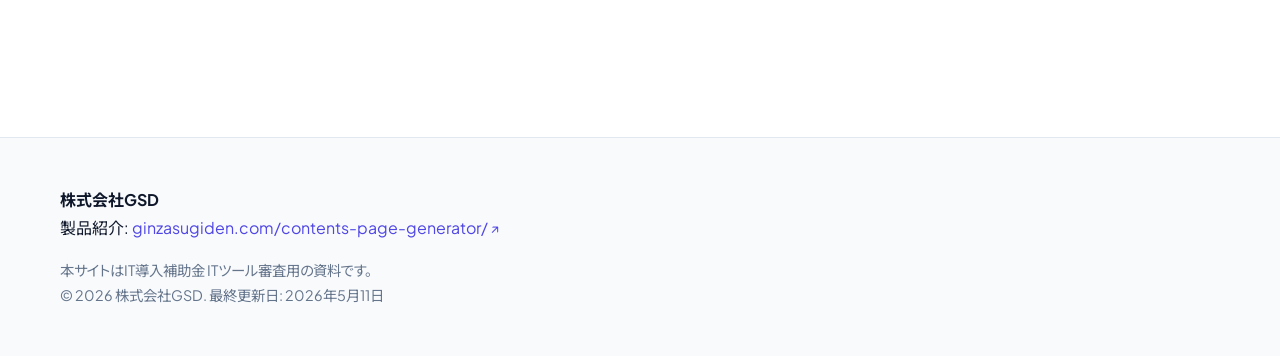
==== commit 99b39228: "会社表記から銀座東京フラワーを削除し、株式会社GSDに統一 Co-Authored-By: Claude Opus 4.7 (1M context) <noreply@anthropic.com>" ====
--- a/index.html
+++ b/index.html
@@ -221,7 +221,7 @@
           <tbody>
             <tr>
               <th scope="row">事業者名</th>
-              <td>株式会社GSD（銀座東京フラワー）</td>
+              <td>株式会社GSD</td>
             </tr>
             <tr>
               <th scope="row">製品名</th>
@@ -258,7 +258,7 @@
 <footer class="site-footer">
   <div class="container">
     <p class="footer-company">
-      <strong>株式会社GSD（銀座東京フラワー）</strong><br>
+      <strong>株式会社GSD</strong><br>
       製品紹介: <a href="https://ginzasugiden.com/contents-page-generator/" target="_blank" rel="noopener" class="ext">ginzasugiden.com/contents-page-generator/</a>
     </p>
     <p class="footer-meta">
